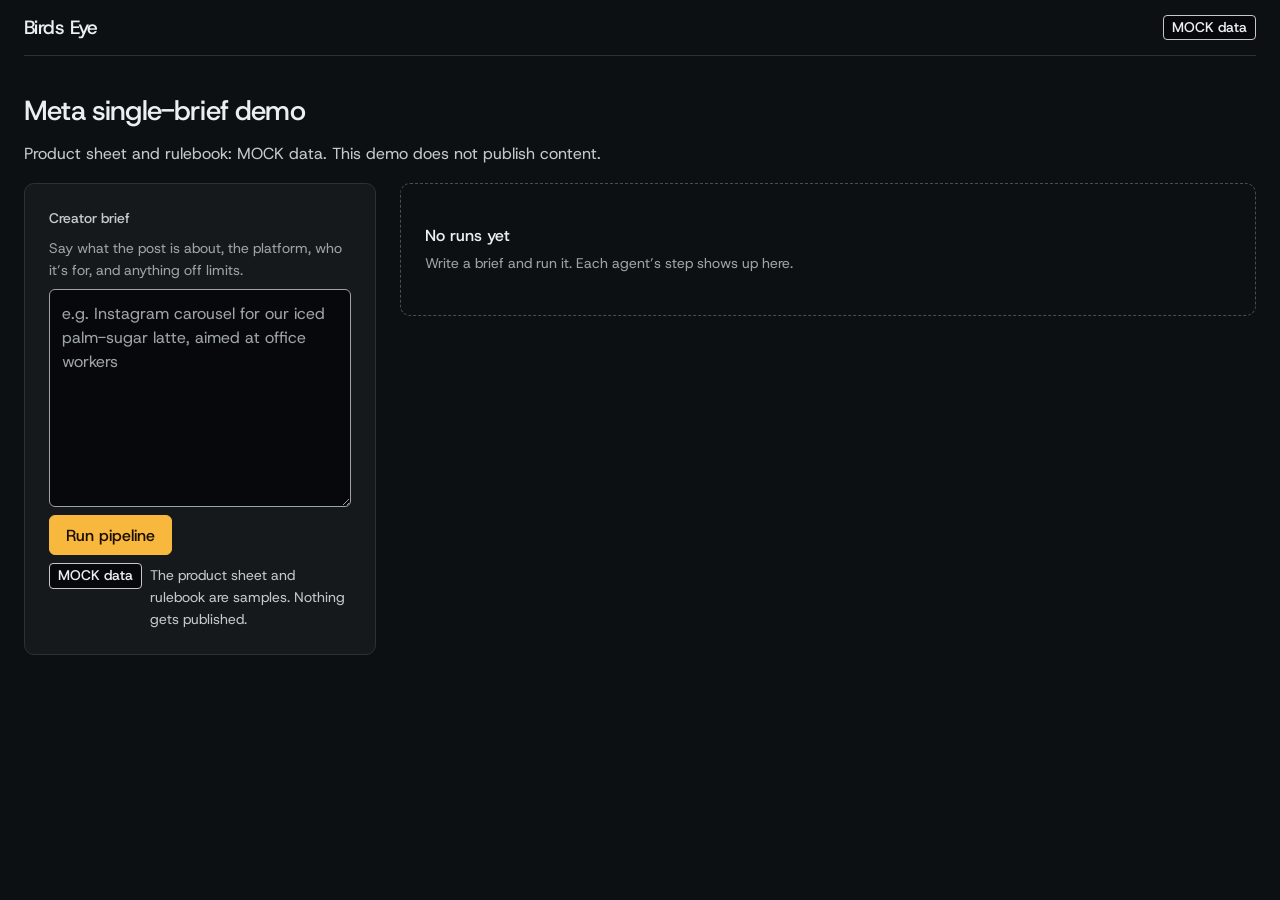
==== birds_eye/index.html @ 60b8bc69 "Apply tom's design system to the demo UI (closes #29)" ====
<!doctype html>
<html lang="en">
<head>
  <meta charset="utf-8">
  <meta name="viewport" content="width=device-width, initial-scale=1">
  <title>Birds Eye: Meta demo</title>
  <link rel="preconnect" href="https://fonts.googleapis.com">
  <link rel="preconnect" href="https://fonts.gstatic.com" crossorigin>
  <link href="https://fonts.googleapis.com/css2?family=Host+Grotesk:wght@400;500&family=Atkinson+Hyperlegible+Mono:wght@400;500&display=swap" rel="stylesheet">
  <link rel="stylesheet" href="/design/tokens.css">
  <link rel="stylesheet" href="/design/components.css">
</head>
<body>
<header class="container topbar"><span class="wordmark">Birds Eye</span><span class="chip chip--mock">MOCK data</span></header>
<main class="container sheet">
  <section>
    <h1>Meta single-brief demo</h1>
    <p class="intro">Product sheet and rulebook: MOCK data. This demo does not publish content.</p>
    <div class="run">
      <form id="form" class="panel field">
        <label for="brief">Creator brief</label>
        <p class="help" id="brief-help">Say what the post is about, the platform, who it’s for, and anything off limits.</p>
        <textarea id="brief" class="textarea" required maxlength="4000" rows="8" cols="70" aria-describedby="brief-help" placeholder="e.g. Instagram carousel for our iced palm-sugar latte, aimed at office workers"></textarea>
        <div class="row"><button class="btn btn--primary">Run pipeline</button></div>
        <p class="notice"><span class="chip chip--mock">MOCK data</span><span>The product sheet and rulebook are samples. Nothing gets published.</span></p>
      </form>
      <div id="result" class="field" aria-live="polite"><div class="empty"><span class="empty__title">No runs yet</span><p>Write a brief and run it. Each agent’s step shows up here.</p></div></div>
    </div>
  </section>
</main>
<script>
const form = document.querySelector('#form'), result = document.querySelector('#result');
const element = (tag, classes, text) => {
  const node = document.createElement(tag);
  node.className = classes;
  if (text != null) node.textContent = text;
  return node;
};
form.addEventListener('submit', async e => {
  e.preventDefault();
  result.replaceChildren(element('div', 'chip chip--running', 'Running'));
  try {
    const response = await fetch('/meta/runs', {method:'POST', headers:{'Content-Type':'application/json'}, body:JSON.stringify({brief:document.querySelector('#brief').value})});
    const data = await response.json();
    result.replaceChildren();
    if (!response.ok) {
      const alert = element('div', 'alert');
      alert.setAttribute('role', 'alert');
      const heading = element('div', 'alert__title');
      heading.append(element('span', '', 'Unable to complete the run'), element('code', 'measured alert__code', data.code || ''));
      alert.append(heading, element('p', '', data.message || (data.detail ? JSON.stringify(data.detail) : response.statusText)));
      result.append(alert);
    }
    const stages = [...(data.stages || [])];
    if (!response.ok && data.failed_stage) stages.push({stage: data.failed_stage, attempts: data.attempts || [], output: '', failed: true});
    for (const stage of stages) {
      const section = element('section', 'step panel');
      const head = element('div', 'step__head');
      const status = stage.failed ? ['failed', 'Failed'] : stage.truncated ? ['cutoff', 'Cut off'] : (stage.attempts || []).length > 1 ? ['backup', 'On backup'] : ['done', 'Done'];
      head.append(element('h2', 'step__name', stage.stage), element('span', 'chip chip--' + status[0], status[1]));
      section.append(head);
      const attempts = element('ol', 'attempts');
      for (const a of stage.attempts || []) {
        const failed = a.status !== 'success';
        const row = element('li', 'attempt' + (failed ? ' is-failed' : ''));
        const details = [a.error_code || (a.attempt != null ? 'attempt ' + a.attempt : '')];
        if (a.cost_usd != null) details.push('$' + a.cost_usd);
        if (a.latency_ms != null) details.push((a.latency_ms / 1000).toFixed(2) + 's');
        row.append(element('span', 'measured provider', a.provider), element('span', 'measured model-name', a.concrete_model || ''), element('span', 'measured' + (a.error_code ? ' code' : ''), details.filter(Boolean).join(' · ')), element('span', 'chip chip--' + (failed ? 'failed' : 'done'), a.status));
        attempts.append(row);
      }
      section.append(attempts);
      if (!stage.failed && (stage.attempts || []).length > 1) section.append(element('p', 'fallback-note', 'That provider failed, so a backup provider took over.'));
      if (stage.output) section.append(element('pre', 'output', stage.output + (stage.truncated ? '\n(output truncated at token limit)' : '')));
      result.append(section);
    }
  } catch (_) { result.replaceChildren(element('div', 'alert', 'Unable to complete the run.')); }
});
</script>
</body>
</html>
---- design/tokens.css ----
:root {
  color-scheme: dark;
  --space-3xs: 2px; --space-2xs: 4px; --space-xs: 8px; --space-sm: 12px; --space-md: 16px; --space-lg: 24px; --space-xl: 40px; --space-2xl: 64px; --space-3xl: 96px; --space-4xl: 144px;
  --text-xs: 0.75rem; --text-sm: 0.875rem; --text-md: 1rem; --text-lg: 1.2rem; --text-xl: 1.44rem; --text-2xl: 1.728rem; --text-3xl: 2.074rem;
  --text-display-s: 1.44rem; --text-display: 1.728rem; --text-section: 1.2rem; --text-title: 1rem; --text-lead: 1rem;
  --ease-out: cubic-bezier(0.16, 1, 0.3, 1); --ease-in: cubic-bezier(0.7, 0, 0.84, 0); --ease-in-out: cubic-bezier(0.65, 0, 0.35, 1);
  --dur-micro: 120ms; --dur-short: 220ms; --dur-long: 420ms;
  --color-error: oklch(72% 0.15 27); --color-success: oklch(76% 0.13 150);
  --container: 1440px; --gutter: 64px; --gap-columns: 32px; --section-gap-s: 120px; --section-gap: 144px; --section-gap-l: 176px;
  --z-base: 1; --z-raised: 10; --z-dropdown: 100; --z-sticky: 200; --z-sticky-nav: 300; --z-modal: 400; --z-toast: 500; --z-tooltip: 600;
  --color-paper: oklch(17% 0.008 250); --color-paper-2: oklch(21% 0.009 250); --color-paper-3: oklch(13.5% 0.007 250);
  --color-ink: oklch(95% 0.005 250); --color-ink-2: oklch(83% 0.008 250); --color-muted: oklch(71% 0.01 250);
  --color-rule: oklch(31% 0.01 250); --color-rule-2: oklch(42% 0.012 250);
  --color-accent: oklch(82% 0.15 80); --color-accent-ink: oklch(18% 0.04 75); --color-accent-soft: oklch(29% 0.05 80); --color-focus: oklch(82% 0.15 80);
  --color-cool: oklch(77% 0.12 245); --color-cool-soft: oklch(29% 0.05 245);
  --color-ok: oklch(76% 0.15 150); --color-ok-soft: oklch(24.5% 0.03 150); --color-bad: oklch(70% 0.17 25); --color-bad-soft: oklch(24.5% 0.035 25);
  --font-display: "Host Grotesk", ui-sans-serif, system-ui, sans-serif; --font-body: var(--font-display);
  --font-outlier: "Atkinson Hyperlegible Mono", ui-monospace, monospace;
  --radius-card: 10px; --radius-pill: 6px; --rule-hair: 1px;
  --shadow-card: none;
  --tracking-display: -0.03em; --display-weight: 500;
}
---- design/components.css ----
/* Hallmark · shape: app screen · genre: modern-minimal · theme: Console (deal 1/3, seed birds-eye-governance-console-10e5·33f7e04b·2026-10-31·r0)
 * nav: top bar, wordmark and run action · signature: the gated run trail, amber where a person decides, cool where a model ran · states: default, hover, focus, active, disabled, loading, error, success, empty · console: graphite
 * axes: dark/grotesk-sans/chromatic-amber · posture: restrained · contrast: pass · v2.0.0 */
/* Hallmark · pre-emit critique: P4 H4 E4 S4 R3 V4 · weakest: R, the sheet is a reference so sections repeat, each set holds one real Birds Eye object instead of a generic sample */
@import url("./tokens.css");
@import url("./base.css");

/* Birds Eye semantic tokens. Amber is a person, cool is a model or provider. */
:root {
  --be-gate: var(--color-accent);
  --be-gate-soft: var(--color-accent-soft);
  --be-gate-ink: var(--color-accent-ink);
  --be-model: var(--color-cool);
  --be-model-soft: var(--color-cool-soft);
  --be-ok: var(--color-ok);
  --be-ok-soft: var(--color-ok-soft);
  --be-bad: var(--color-bad);
  --be-bad-soft: var(--color-bad-soft);
  --be-control-h: 40px;
  --be-hit: 44px;
  --radius-chip: 4px;
  --be-gate-hover: oklch(87% 0.13 80);
  --be-gate-press: oklch(76% 0.15 78);
}

body { font-size: var(--text-md); }
.measured { font-family: var(--font-outlier); font-size: var(--text-sm); font-variant-numeric: tabular-nums slashed-zero; color: var(--color-ink-2); }
.muted { color: var(--color-muted); }
.small { font-size: var(--text-sm); }

/* Shell */
.topbar { display: flex; align-items: center; justify-content: space-between; gap: var(--space-md); min-height: 56px; padding-block: var(--space-sm); border-bottom: var(--rule-hair) solid var(--color-rule); }
.wordmark { display: flex; align-items: center; gap: var(--space-xs); font-weight: 500; font-size: var(--text-lg); letter-spacing: var(--tracking-display); }
.wordmark img { width: 28px; height: 28px; }

/* Surfaces */
.panel { color: var(--color-ink); background: var(--color-paper-2); border: var(--rule-hair) solid var(--color-rule); border-radius: var(--radius-card); padding: var(--space-lg); min-width: 0; }
.panels { color: var(--color-ink); display: grid; gap: var(--rule-hair); background: var(--color-rule); border: var(--rule-hair) solid var(--color-rule); border-radius: var(--radius-card); overflow: hidden; }
.panels > * { color: var(--color-ink); background: var(--color-paper-2); padding: var(--space-lg); min-width: 0; }
.well { background: var(--color-paper-3); border: var(--rule-hair) solid var(--color-rule); border-radius: var(--radius-pill); padding: var(--space-md); }

/* Buttons: one primary style, amber, only for a person's decision or the run action */
.btn { display: inline-flex; align-items: center; justify-content: center; gap: var(--space-xs); min-height: var(--be-control-h); padding: var(--space-xs) var(--space-md); border: var(--rule-hair) solid var(--color-rule-2); border-radius: var(--radius-pill); background: var(--color-paper-2); color: var(--color-ink); font-weight: 500; font-size: var(--text-md); line-height: 1.2; cursor: pointer; position: relative; transition: background-color var(--dur-short) var(--ease-out), border-color var(--dur-short) var(--ease-out), color var(--dur-short) var(--ease-out); }
.btn::after { content: ""; position: absolute; inset: -2px; min-height: var(--be-hit); }
.btn:hover, .btn.is-hover { background: var(--color-paper); border-color: var(--color-ink-2); }
.btn:focus-visible, .btn.is-focus { outline: 2px solid var(--color-focus); outline-offset: 2px; }
.btn:active, .btn.is-active { transform: translateY(1px); }
.btn:disabled, .btn.is-disabled { cursor: not-allowed; color: var(--color-muted); border-color: var(--color-rule); background: var(--color-paper-2); transform: none; }
.btn.is-loading { cursor: progress; color: var(--color-ink-2); }
.btn.is-error { border-color: var(--be-bad); color: var(--be-bad); }
.btn.is-success { border-color: var(--be-ok); color: var(--be-ok); }
.btn--primary { background: var(--be-gate); border-color: var(--be-gate); color: var(--be-gate-ink); }
.btn--primary:hover, .btn--primary.is-hover { background: var(--be-gate-hover); border-color: var(--be-gate-hover); }
.btn--primary:active, .btn--primary.is-active { background: var(--be-gate-press); border-color: var(--be-gate-press); }
.btn--primary:disabled, .btn--primary.is-disabled { background: var(--be-gate-soft); border-color: var(--be-gate-soft); color: var(--color-muted); }
.btn--primary.is-loading { background: var(--be-gate-soft); border-color: var(--be-gate); color: var(--color-ink); }
.btn--primary.is-error { background: var(--be-bad-soft); border-color: var(--be-bad); color: var(--be-bad); }
.btn--primary.is-success { background: var(--be-ok-soft); border-color: var(--be-ok); color: var(--be-ok); }
.spinner { width: 14px; height: 14px; border: 2px solid currentColor; border-right-color: transparent; border-radius: 50%; animation: be-spin 800ms linear infinite; }
@keyframes be-spin { to { transform: rotate(1turn); } }

/* Chips carry state only */
.chip { display: inline-flex; align-items: center; gap: var(--space-2xs); padding: var(--space-3xs) var(--space-xs); border: var(--rule-hair) solid var(--color-rule-2); border-radius: var(--radius-chip); font-size: var(--text-sm); font-weight: 500; line-height: 1.4; color: var(--color-ink-2); background: var(--color-paper-3); white-space: nowrap; }
.chip--waiting { color: var(--color-muted); }
.chip--running, .chip--model { color: var(--be-model); background: var(--be-model-soft); border-color: color-mix(in oklab, var(--be-model) 45%, transparent); }
.chip--backup { color: var(--be-model); background: var(--color-paper-3); border-style: dashed; border-color: var(--be-model); }
.chip--done { color: var(--be-ok); background: var(--be-ok-soft); border-color: color-mix(in oklab, var(--be-ok) 45%, transparent); }
.chip--failed { color: var(--be-bad); background: var(--be-bad-soft); border-color: color-mix(in oklab, var(--be-bad) 45%, transparent); }
.chip--cutoff { color: var(--be-gate); background: var(--color-paper-3); border-color: var(--be-gate); }
.chip--gate { color: var(--be-gate); background: var(--be-gate-soft); border-color: color-mix(in oklab, var(--be-gate) 50%, transparent); }
.chip--mock { color: var(--color-ink); background: var(--color-paper-3); border-color: var(--color-ink-2); }

/* Lifecycle rail: seven stages, the two human gates marked in amber */
.lifecycle { display: flex; flex-wrap: wrap; gap: var(--space-xs); list-style: none; margin: 0; padding: 0; }
.lifecycle li { display: inline-flex; }
.chip--stage { color: var(--color-ink-2); }
.chip--stage.is-current { color: var(--color-ink); border-color: var(--color-ink-2); background: var(--color-paper); }
.chip--stage.is-gate { border-color: var(--be-gate); }

/* Brief input */
.field { display: grid; gap: var(--space-xs); }
.field label { font-weight: 500; font-size: var(--text-sm); color: var(--color-ink-2); }
.field .help { font-size: var(--text-sm); color: var(--color-muted); }
.textarea { width: 100%; min-height: 128px; resize: vertical; padding: var(--space-sm); background: var(--color-paper-3); color: var(--color-ink); border: var(--rule-hair) solid var(--color-muted); border-radius: var(--radius-pill); font-size: var(--text-md); line-height: 1.5; transition: border-color var(--dur-short) var(--ease-out); }
.textarea::placeholder { color: var(--color-muted); }
.textarea:hover, .textarea.is-hover { border-color: var(--color-ink-2); }
.textarea:focus-visible, .textarea.is-focus { outline: 2px solid var(--color-focus); outline-offset: 1px; border-color: var(--be-gate); }
.textarea[aria-invalid="true"] { border-color: var(--be-bad); }
.field .error-text { font-size: var(--text-sm); color: var(--be-bad); }
.notice { display: flex; gap: var(--space-xs); align-items: baseline; font-size: var(--text-sm); color: var(--color-ink-2); }

/* Step card: one agent step, its state and every provider attempt */
.step { display: grid; gap: var(--space-sm); }
.step__head { display: flex; align-items: center; justify-content: space-between; gap: var(--space-sm); flex-wrap: wrap; }
.step__name { font-size: var(--text-lg); font-weight: 500; letter-spacing: var(--tracking-display); }
.attempts { list-style: none; margin: 0; padding: 0; display: grid; gap: var(--space-2xs); }
.attempt { display: grid; grid-template-columns: minmax(0, 9rem) minmax(0, 1fr) auto auto; grid-template-areas: "prov model note badge"; gap: var(--space-sm); align-items: center; padding: var(--space-2xs) var(--space-xs); border-radius: var(--radius-chip); }
.attempt.is-failed { background: var(--be-bad-soft); }
.attempt .provider { grid-area: prov; color: var(--be-model); }
.attempt .model-name { color: var(--be-model); grid-area: model; overflow-wrap: anywhere; }
.attempt > :nth-child(3) { grid-area: note; }
.attempt > .chip { grid-area: badge; justify-self: end; }
.attempt .code { color: var(--be-bad); }
.output { margin: 0; padding: var(--space-md); max-height: 16rem; overflow: auto; white-space: pre-wrap; overflow-wrap: anywhere; font-family: var(--font-outlier); font-size: var(--text-sm); line-height: 1.6; color: var(--color-ink-2); background: var(--color-paper-3); border: var(--rule-hair) solid var(--color-rule); border-radius: var(--radius-pill); }
.fallback-note { font-size: var(--text-sm); color: var(--be-model); }
.skeleton { display: grid; gap: var(--space-xs); }
.skeleton span { display: block; height: 12px; border-radius: var(--radius-chip); background: var(--color-rule); }
.skeleton span:nth-child(2) { width: 82%; } .skeleton span:nth-child(3) { width: 64%; }

/* Gate panel: the moment a person decides */
.gate { display: grid; gap: var(--space-md); border-color: var(--be-gate); }
.gate__actions { display: flex; flex-wrap: wrap; gap: var(--space-sm); }
.gate__confirm { color: var(--color-ink-2); }

/* Alerts: errors keep their code visible */
.alert { display: grid; gap: var(--space-2xs); padding: var(--space-md); border: var(--rule-hair) solid color-mix(in oklab, var(--be-bad) 55%, transparent); border-radius: var(--radius-pill); background: var(--be-bad-soft); }
.alert__title { display: flex; justify-content: space-between; gap: var(--space-sm); flex-wrap: wrap; font-weight: 500; color: var(--color-ink); }
.alert__code, code.measured { color: var(--be-bad); font-family: var(--font-outlier); font-size: var(--text-sm); }
.alert p { color: var(--color-ink-2); font-size: var(--text-sm); }

/* Audit trail: one spine, person in amber, model in cool, time in cool mono */
.trail { list-style: none; margin: 0; padding: 0 0 0 var(--space-md); border-left: var(--rule-hair) solid var(--color-rule-2); display: grid; }
.trail li { display: grid; grid-template-columns: minmax(0, 5.5rem) minmax(0, 1fr); gap: var(--space-sm); padding-block: var(--space-xs); align-items: baseline; }
.trail time { color: var(--be-model); }
.trail .who-person { color: var(--be-gate); font-weight: 500; }
.trail .who-agent { color: var(--color-ink); font-weight: 500; }
.trail .model { color: var(--be-model); }

/* Post card */
.post { display: grid; gap: var(--space-sm); }
.post__title { font-size: var(--text-lg); font-weight: 500; letter-spacing: var(--tracking-display); }
.post__meta { display: flex; flex-wrap: wrap; gap: var(--space-xs); align-items: center; }

/* Empty state */
.empty { display: grid; gap: var(--space-2xs); padding: var(--space-xl) var(--space-lg); border: var(--rule-hair) dashed var(--color-rule-2); border-radius: var(--radius-card); text-align: left; }
.empty__title { font-weight: 500; }
.empty p { color: var(--color-muted); font-size: var(--text-sm); }

/* Sheet layout */
.sheet { display: grid; gap: var(--space-2xl); padding-block: var(--space-xl) var(--space-3xl); }
.sheet section { display: grid; gap: var(--space-md); }
.sheet h2 { font-size: var(--text-xl); }
.sheet .intro { color: var(--color-ink-2); max-width: 60ch; }
.grid-2 { display: grid; grid-template-columns: repeat(2, minmax(0, 1fr)); gap: var(--space-lg); }
.grid-3 { display: grid; grid-template-columns: repeat(3, minmax(0, 1fr)); gap: var(--space-lg); }
.row { display: flex; flex-wrap: wrap; gap: var(--space-sm); align-items: center; }
.state-grid { display: grid; grid-template-columns: repeat(4, minmax(0, 1fr)); gap: var(--space-md); }
.state-grid figure { margin: 0; display: grid; gap: var(--space-xs); justify-items: start; }
.state-grid figcaption { font-size: var(--text-sm); color: var(--color-muted); }
.swatches { display: grid; grid-template-columns: repeat(auto-fill, minmax(9rem, 1fr)); gap: var(--space-sm); }
.swatch { display: grid; gap: var(--space-2xs); }
.swatch i { display: block; height: 48px; border-radius: var(--radius-pill); border: var(--rule-hair) solid var(--color-rule-2); }
.run { display: grid; grid-template-columns: minmax(0, 22rem) minmax(0, 1fr); gap: var(--space-lg); align-items: start; }

@media (max-width: 60rem) {
  .grid-3, .state-grid { grid-template-columns: repeat(2, minmax(0, 1fr)); }
  .run { grid-template-columns: minmax(0, 1fr); }
}
@media (max-width: 40rem) {
  .grid-2, .grid-3, .state-grid { grid-template-columns: minmax(0, 1fr); }
  .attempt { grid-template-columns: minmax(0, 1fr) auto; grid-template-areas: "prov badge" "model model" "note note"; row-gap: var(--space-3xs); padding: var(--space-xs); }
  .attempt > :nth-child(3) { justify-self: start; }
  .trail li { grid-template-columns: minmax(0, 1fr); gap: 0; }
  .panel, .panels > * { padding: var(--space-md); }
}
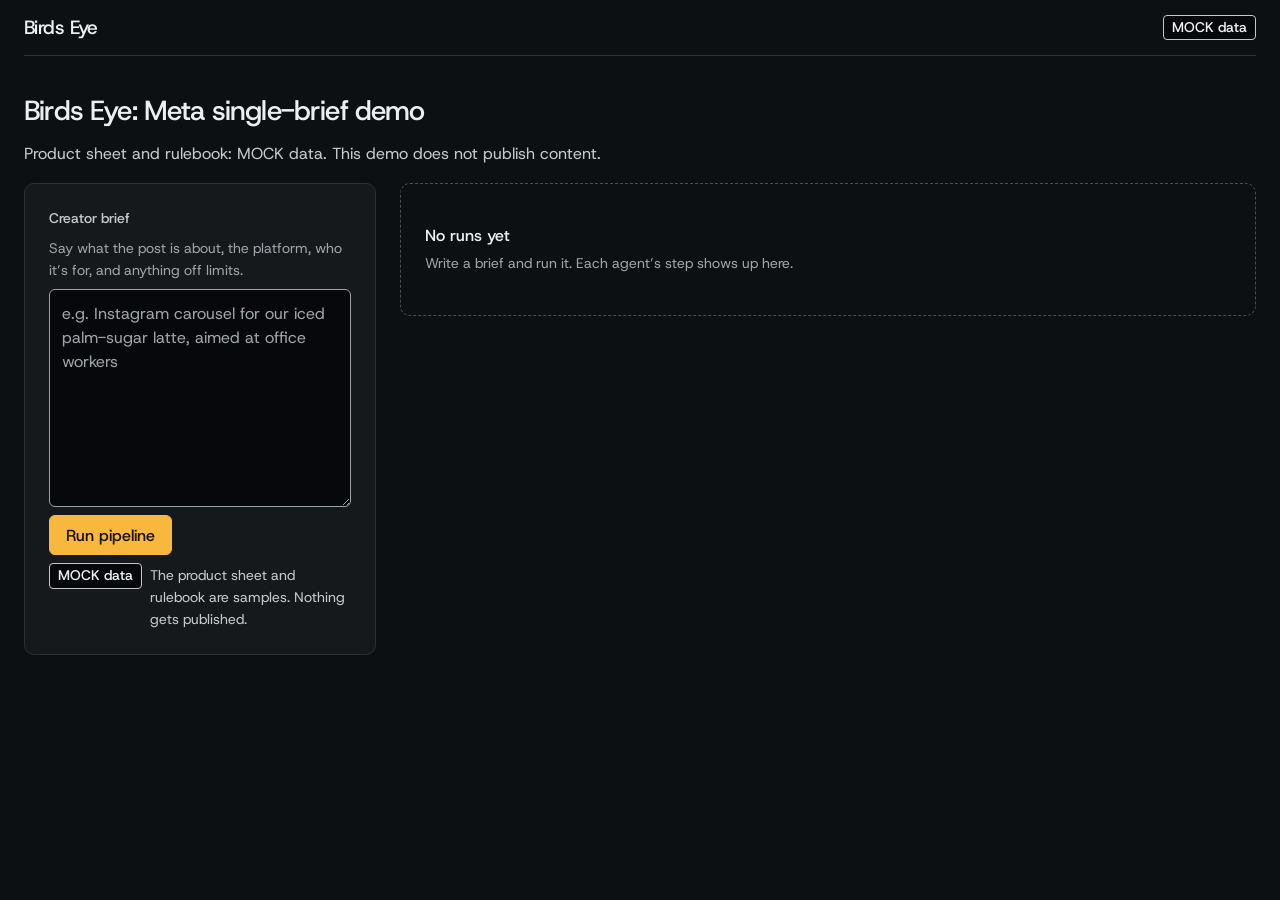
==== commit 68501677: "Merge remote-tracking branch 'origin/master' into meta-05a-design-ui # Conflicts: #	birds_eye/app.py" ====
--- a/birds_eye/index.html
+++ b/birds_eye/index.html
@@ -14,7 +14,7 @@
 <header class="container topbar"><span class="wordmark">Birds Eye</span><span class="chip chip--mock">MOCK data</span></header>
 <main class="container sheet">
   <section>
-    <h1>Meta single-brief demo</h1>
+    <h1>Birds Eye: Meta single-brief demo</h1>
     <p class="intro">Product sheet and rulebook: MOCK data. This demo does not publish content.</p>
     <div class="run">
       <form id="form" class="panel field">
@@ -35,6 +35,35 @@
   node.className = classes;
   if (text != null) node.textContent = text;
   return node;
+};
+const renderOutput = stage => {
+  let value;
+  try { value = JSON.parse(stage.output); }
+  catch (_) { return element('pre', 'output', stage.output + (stage.truncated ? '\n(output truncated at token limit)' : '')); }
+  const output = element('div', 'output');
+  const render = (parent, item) => {
+    if (item !== null && typeof item === 'object') {
+      const list = element(Array.isArray(item) ? 'ul' : 'dl', '');
+      for (const [key, child] of Object.entries(item)) {
+        if (Array.isArray(item)) {
+          const entry = element('li', '');
+          render(entry, child);
+          list.append(entry);
+        } else {
+          list.append(element('dt', '', key.replace(/_/g, ' ')));
+          const entry = element('dd', '');
+          render(entry, child);
+          list.append(entry);
+        }
+      }
+      parent.append(list);
+    } else {
+      parent.append(document.createTextNode(item == null ? '—' : String(item)));
+    }
+  };
+  render(output, value);
+  if (stage.truncated) output.append(element('p', '', 'Output truncated at token limit'));
+  return output;
 };
 form.addEventListener('submit', async e => {
   e.preventDefault();
@@ -71,7 +100,7 @@
       }
       section.append(attempts);
       if (!stage.failed && (stage.attempts || []).length > 1) section.append(element('p', 'fallback-note', 'That provider failed, so a backup provider took over.'));
-      if (stage.output) section.append(element('pre', 'output', stage.output + (stage.truncated ? '\n(output truncated at token limit)' : '')));
+      if (stage.output) section.append(renderOutput(stage));
       result.append(section);
     }
   } catch (_) { result.replaceChildren(element('div', 'alert', 'Unable to complete the run.')); }
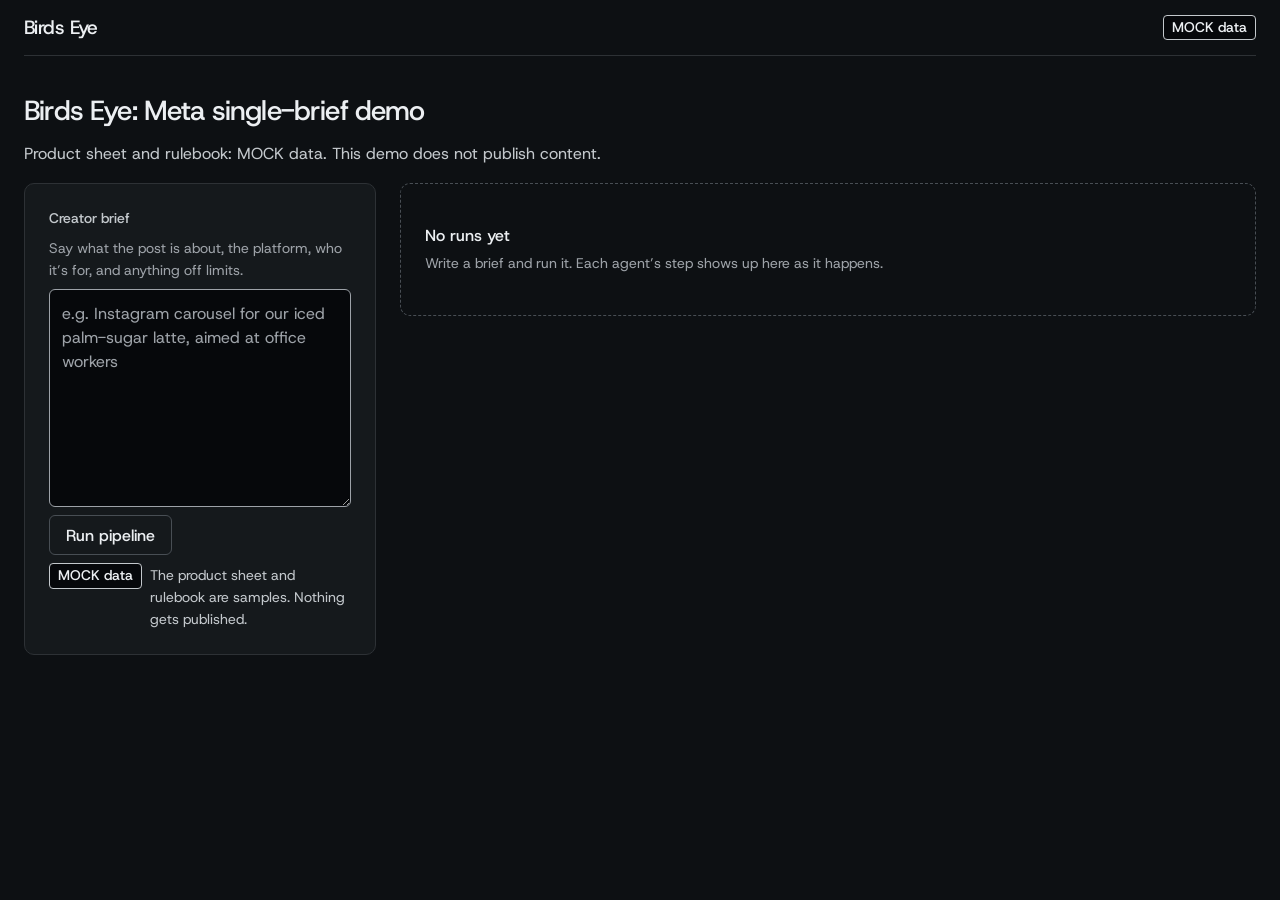
==== commit fa28306e: "gates: finish" ====
--- a/birds_eye/index.html
+++ b/birds_eye/index.html
@@ -4,10 +4,12 @@
   <meta charset="utf-8">
   <meta name="viewport" content="width=device-width, initial-scale=1">
   <title>Birds Eye: Meta demo</title>
+  <meta name="description" content="Birds Eye Meta demo: one creator brief runs through Planner, Writer and Reviewer agents, then waits for a person at two approval gates.">
   <link rel="preconnect" href="https://fonts.googleapis.com">
   <link rel="preconnect" href="https://fonts.gstatic.com" crossorigin>
   <link href="https://fonts.googleapis.com/css2?family=Host+Grotesk:wght@400;500&family=Atkinson+Hyperlegible+Mono:wght@400;500&display=swap" rel="stylesheet">
   <link rel="stylesheet" href="/design/tokens.css">
+  <link rel="stylesheet" href="/design/base.css">
   <link rel="stylesheet" href="/design/components.css">
 </head>
 <body>
@@ -20,90 +22,224 @@
       <form id="form" class="panel field">
         <label for="brief">Creator brief</label>
         <p class="help" id="brief-help">Say what the post is about, the platform, who it’s for, and anything off limits.</p>
-        <textarea id="brief" class="textarea" required maxlength="4000" rows="8" cols="70" aria-describedby="brief-help" placeholder="e.g. Instagram carousel for our iced palm-sugar latte, aimed at office workers"></textarea>
-        <div class="row"><button class="btn btn--primary">Run pipeline</button></div>
+        <textarea id="brief" class="textarea" required maxlength="4000" rows="8" aria-describedby="brief-help" placeholder="e.g. Instagram carousel for our iced palm-sugar latte, aimed at office workers"></textarea>
+        <div class="row"><button id="run" class="btn">Run pipeline</button></div>
         <p class="notice"><span class="chip chip--mock">MOCK data</span><span>The product sheet and rulebook are samples. Nothing gets published.</span></p>
       </form>
-      <div id="result" class="field" aria-live="polite"><div class="empty"><span class="empty__title">No runs yet</span><p>Write a brief and run it. Each agent’s step shows up here.</p></div></div>
+      <div class="field">
+        <div id="result" class="field" aria-live="polite"><div class="empty"><span class="empty__title">No runs yet</span><p>Write a brief and run it. Each agent’s step shows up here as it happens.</p></div></div>
+
+        <!-- Shown only when the run response carries a post. Driven by the server, never faked in the browser. -->
+        <section id="post-area" class="field" hidden aria-labelledby="post-h">
+          <h2 id="post-h" class="step__name">Post</h2>
+          <ol id="lifecycle" class="lifecycle" aria-label="Post lifecycle"></ol>
+          <div id="gate-error"></div>
+
+          <div id="gate1" class="gate panel" aria-label="Gate 1" hidden>
+            <div class="row"><span class="chip chip--gate">Gate 1</span><span class="chip chip--stage is-current">Draft</span></div>
+            <div class="gate__actions" data-step="ask">
+              <button class="btn btn--primary" type="button" data-open="confirm">Approve draft</button>
+              <button class="btn" type="button" data-open="reject">Reject draft</button>
+            </div>
+            <div class="well gate__confirm" data-step="confirm" hidden>
+              <p>Approve this draft? It moves to Approved.</p>
+              <div class="gate__actions" style="margin-top: var(--space-sm)">
+                <button class="btn btn--primary" type="button" data-go="approved">Approve draft</button>
+                <button class="btn" type="button" data-open="ask">Cancel</button>
+              </div>
+            </div>
+            <div class="field" data-step="reject" hidden>
+              <label for="reject1">Why are you rejecting this draft?</label>
+              <textarea class="textarea" id="reject1" style="min-height: 80px"></textarea>
+              <div class="row"><button class="btn" type="button" data-reject="reject1">Reject draft</button><button class="btn" type="button" data-open="ask">Cancel</button></div>
+            </div>
+          </div>
+
+          <div id="gate2" class="gate panel" aria-label="Gate 2" hidden>
+            <div class="row"><span class="chip chip--gate">Gate 2</span><span class="chip chip--stage is-current">Review passed</span></div>
+            <div class="gate__actions" data-step="ask">
+              <button class="btn btn--primary" type="button" data-open="confirm">Schedule post</button>
+              <button class="btn" type="button" data-open="reject">Reject post</button>
+            </div>
+            <div class="well gate__confirm" data-step="confirm" hidden>
+              <p>Schedule this post? It moves to Scheduled. Nothing is published in this demo.</p>
+              <div class="gate__actions" style="margin-top: var(--space-sm)">
+                <button class="btn btn--primary" type="button" data-go="scheduled">Schedule post</button>
+                <button class="btn" type="button" data-open="ask">Cancel</button>
+              </div>
+            </div>
+            <div class="field" data-step="reject" hidden>
+              <label for="reject2">Why are you rejecting this post?</label>
+              <textarea class="textarea" id="reject2" style="min-height: 80px"></textarea>
+              <div class="row"><button class="btn" type="button" data-reject="reject2">Reject post</button><button class="btn" type="button" data-open="ask">Cancel</button></div>
+            </div>
+          </div>
+
+          <p id="skip-row" hidden><button id="skip" class="linkbtn" type="button">Try to skip straight to Scheduled</button></p>
+
+          <div class="panel field">
+            <h3 class="step__name">Audit log</h3>
+            <ol id="trail" class="trail"></ol>
+          </div>
+        </section>
+      </div>
     </div>
   </section>
 </main>
 <script>
-const form = document.querySelector('#form'), result = document.querySelector('#result');
-const element = (tag, classes, text) => {
-  const node = document.createElement(tag);
-  node.className = classes;
-  if (text != null) node.textContent = text;
-  return node;
+const $ = s => document.querySelector(s);
+const form = $('#form'), result = $('#result'), runBtn = $('#run');
+const el = (tag, cls, text) => { const n = document.createElement(tag); if (cls) n.className = cls; if (text != null) n.textContent = text; return n; };
+
+const STAGES = ['planner', 'writer', 'reviewer'];
+const NAMES = {planner: 'Planner', writer: 'Writer', reviewer: 'Reviewer'};
+const LIFECYCLE = [['idea','Idea'],['draft','Draft'],['approved','Approved',1],['in_review','In review'],['review_passed','Review passed'],['scheduled','Scheduled',1],['published','Published']];
+const ERRORS = {
+  HUMAN_ONLY: ['Only a person can decide this', 'Agents can’t approve or reject at this gate. Use the buttons to decide it yourself.'],
+  CLAIM_LOST: ['This agent’s claim ended', 'This agent’s claim is no longer active, so it stopped. The audit log shows what happened.'],
+  INVALID_TRANSITION: ['This post can’t move there', 'Posts move one stage at a time, in order. This change skips a stage or goes backward, so it was blocked.'],
+  truncated: ['Output cut off', 'The model hit its length limit before finishing, so this output is incomplete. Run the step again or shorten the brief.'],
+  PROVIDERS_EXHAUSTED: ['Every provider failed', 'Every provider in the chain failed on this step, so the run stopped here. Try again in a few minutes.'],
 };
-const renderOutput = stage => {
-  let value;
-  try { value = JSON.parse(stage.output); }
-  catch (_) { return element('pre', 'output', stage.output + (stage.truncated ? '\n(output truncated at token limit)' : '')); }
-  const output = element('div', 'output');
-  const render = (parent, item) => {
-    if (item !== null && typeof item === 'object') {
-      const list = element(Array.isArray(item) ? 'ul' : 'dl', '');
-      for (const [key, child] of Object.entries(item)) {
-        if (Array.isArray(item)) {
-          const entry = element('li', '');
-          render(entry, child);
-          list.append(entry);
-        } else {
-          list.append(element('dt', '', key.replace(/_/g, ' ')));
-          const entry = element('dd', '');
-          render(entry, child);
-          list.append(entry);
-        }
-      }
-      parent.append(list);
-    } else {
-      parent.append(document.createTextNode(item == null ? '—' : String(item)));
-    }
-  };
-  render(output, value);
-  if (stage.truncated) output.append(element('p', '', 'Output truncated at token limit'));
-  return output;
-};
+
+const money = v => v == null ? null : '$' + Number(v).toFixed(4);
+const secs = ms => ms == null ? null : (ms / 1000).toFixed(1) + 's';
+const clock = iso => { try { return new Date(iso).toLocaleTimeString('en-GB', {hour12: false}); } catch (_) { return iso; } };
+
+function alertBox(code, fallbackMsg) {
+  const [title, body] = ERRORS[code] || ['Unable to complete the run', fallbackMsg || 'Something went wrong. Try again.'];
+  const a = el('div', 'alert'); a.setAttribute('role', 'alert');
+  const h = el('div', 'alert__title'); h.append(el('span', '', title));
+  if (code) h.append(el('code', 'measured alert__code', code));
+  a.append(h, el('p', '', body)); return a;
+}
+
+function skeletonCards() {
+  result.replaceChildren(...STAGES.map((s, i) => {
+    const c = el('section', 'step panel'); c.setAttribute('aria-label', NAMES[s] + ' step, ' + (i ? 'waiting' : 'loading'));
+    const h = el('div', 'step__head'); h.append(el('h2', 'step__name', NAMES[s]), el('span', 'chip chip--' + (i ? 'waiting' : 'running'), i ? 'Waiting' : 'Running'));
+    c.append(h);
+    if (i) c.append(el('p', 'muted small', 'Starts when the ' + NAMES[STAGES[i - 1]] + ' step is done.'));
+    else { const sk = el('div', 'skeleton'); sk.setAttribute('aria-hidden', 'true'); sk.append(el('span'), el('span'), el('span')); c.append(sk); }
+    return c;
+  }));
+}
+
+function parsed(stage) {
+  if (stage.structured && typeof stage.structured === 'object') return stage.structured;
+  try { return JSON.parse(stage.output); } catch (_) { return null; }
+}
+
+function renderPlan(v) {
+  const dl = el('dl', 'plan');
+  const add = (k, node) => { dl.append(el('dt', '', k)); const dd = el('dd'); dd.append(node); dl.append(dd); };
+  add('Hook', document.createTextNode(v.hook));
+  add('Format', el('span', 'chip', v.format === 'carousel' ? 'Carousel' : 'Short video'));
+  const ul = el('ul'); (v.key_points || []).forEach(p => ul.append(el('li', '', p))); add('Key points', ul);
+  add('Call to action', document.createTextNode(v.cta));
+  return dl;
+}
+function renderDraft(v) {
+  const card = el('article', 'post well');
+  const meta = el('div', 'post__meta'); meta.append(el('span', 'chip', v.format === 'carousel' ? 'Carousel' : 'Short video'), el('span', 'measured', (v.beats || []).length + (v.format === 'carousel' ? ' slides' : ' beats')));
+  const ol = el('ol', 'slides');
+  (v.beats || []).forEach(b => { const li = el('li'); li.append(el('span', 'slide__label', b.label), el('span', '', b.text)); ol.append(li); });
+  card.append(meta, ol);
+  if (v.caption) card.append(el('p', 'post__caption small', v.caption));
+  return card;
+}
+function renderVerdict(v) {
+  const wrap = el('div', 'field');
+  const row = el('div', 'verdict');
+  row.append(el('span', 'chip chip--' + (v.decision === 'approve' ? 'done' : 'cutoff'), v.decision === 'approve' ? 'Approved by Reviewer' : 'Sent back for changes'));
+  wrap.append(row);
+  if (!v.findings || !v.findings.length) wrap.append(el('p', 'muted small', 'No findings'));
+  else { const ul = el('ul'); v.findings.forEach(f => { const li = el('li'); if (f.rule_id) li.append(el('code', 'measured', f.rule_id), document.createTextNode(' ')); li.append(document.createTextNode(f.message)); ul.append(li); }); wrap.append(ul); }
+  return wrap;
+}
+
+function renderStage(stage) {
+  const section = el('section', 'step panel');
+  const attempts = stage.attempts || [];
+  const status = stage.failed ? ['failed', 'Failed'] : stage.truncated ? ['cutoff', 'Cut off'] : attempts.length > 1 ? ['backup', 'On backup'] : ['done', 'Done'];
+  const head = el('div', 'step__head'); head.append(el('h2', 'step__name', NAMES[String(stage.stage).toLowerCase()] || stage.stage), el('span', 'chip chip--' + status[0], status[1]));
+  section.append(head);
+  const list = el('ol', 'attempts');
+  for (const a of attempts) {
+    const failed = a.status !== 'success';
+    const row = el('li', 'attempt' + (failed ? ' is-failed' : ''));
+    const details = [a.error_code || (a.attempt != null ? 'attempt ' + a.attempt : null), money(a.cost_usd), secs(a.latency_ms)].filter(Boolean).join(' · ');
+    row.append(el('span', 'measured provider', a.provider), el('span', 'measured model-name', a.concrete_model || ''), el('span', 'measured' + (a.error_code ? ' code' : ''), details), el('span', 'chip chip--' + (failed ? 'failed' : 'done'), failed ? 'failed' : 'success'));
+    list.append(row);
+  }
+  section.append(list);
+  if (!stage.failed && attempts.length > 1) section.append(el('p', 'fallback-note', 'That provider failed, so a backup provider took over.'));
+  const v = parsed(stage), kind = String(stage.stage).toLowerCase();
+  if (v && kind === 'planner') section.append(renderPlan(v));
+  else if (v && kind === 'writer') section.append(renderDraft(v));
+  else if (v && kind === 'reviewer') section.append(renderVerdict(v));
+  else if (stage.output) section.append(el('pre', 'output', stage.output));
+  if (stage.truncated) section.append(alertBox('truncated'));
+  return section;
+}
+
+/* ---- Post, gates and audit log. All state comes from the server. ---- */
+let post = null;
+function renderLifecycle(status) {
+  $('#lifecycle').replaceChildren(...LIFECYCLE.map(([k, label, gate]) => {
+    const li = el('li'); const c = el('span', 'chip chip--stage' + (gate ? ' is-gate' : '') + (k === status ? ' is-current' : ''), label);
+    if (k === status) c.setAttribute('aria-current', 'step'); li.append(c); return li;
+  }));
+}
+function renderTrail(audit) {
+  $('#trail').replaceChildren(...(audit || []).map(e => {
+    const li = el('li');
+    const time = el('time', 'measured', new Date(e.at).toLocaleString()); time.dateTime = e.at;
+    const description = el('span');
+    description.append(el('span', e.actor === 'human' ? 'who-person' : 'who-agent', e.actor), document.createTextNode(' · ' + e.from + ' → ' + e.to + (e.event === 'rejected' ? ' · Rejected: ' + e.reason : '')));
+    li.append(time, description); return li;
+  }));
+}
+function showStep(gate, step) { gate.querySelectorAll('[data-step]').forEach(n => n.hidden = n.dataset.step !== step); }
+function renderPost(p) {
+  post = p; $('#post-area').hidden = false; $('#gate-error').replaceChildren();
+  renderLifecycle(p.status); renderTrail(p.audit);
+  const g1 = $('#gate1'), g2 = $('#gate2');
+  g1.hidden = p.status !== 'draft'; g2.hidden = p.status !== 'review_passed';
+  showStep(g1, 'ask'); showStep(g2, 'ask');
+  $('#skip-row').hidden = p.status === 'scheduled' || p.status === 'published';
+}
+async function postAction(path, body) {
+  try {
+    const r = await fetch('/meta/posts/' + encodeURIComponent(post.id) + path, {method: 'POST', headers: {'Content-Type': 'application/json'}, body: JSON.stringify(body)});
+    const d = await r.json().catch(() => ({}));
+    if (d.post) renderPost(d.post);
+    if (!r.ok) $('#gate-error').replaceChildren(alertBox(d.code, d.message));
+  } catch (_) { $('#gate-error').replaceChildren(alertBox(null, 'Unable to complete the action.')); }
+}
+document.querySelectorAll('.gate').forEach(gate => gate.addEventListener('click', e => {
+  const b = e.target.closest('button'); if (!b) return;
+  if (b.dataset.open) { showStep(gate, b.dataset.open); const f = gate.querySelector('[data-step="' + b.dataset.open + '"] textarea, [data-step="' + b.dataset.open + '"] .btn--primary'); if (f) f.focus(); }
+  if (b.dataset.go) { b.disabled = true; postAction('/transition', {target: b.dataset.go, actor: 'human'}).finally(() => b.disabled = false); }
+  if (b.dataset.reject) { const t = $('#' + b.dataset.reject); if (!t.value.trim()) { t.setAttribute('aria-invalid', 'true'); t.focus(); return; } t.removeAttribute('aria-invalid'); postAction('/reject', {reason: t.value.trim(), actor: 'human'}); }
+}));
+$('#skip').addEventListener('click', () => postAction('/transition', {target: 'scheduled', actor: 'human'}));
+
 form.addEventListener('submit', async e => {
   e.preventDefault();
-  result.replaceChildren(element('div', 'chip chip--running', 'Running'));
+  runBtn.disabled = true; runBtn.classList.add('is-loading');
+  $('#post-area').hidden = true; skeletonCards();
   try {
-    const response = await fetch('/meta/runs', {method:'POST', headers:{'Content-Type':'application/json'}, body:JSON.stringify({brief:document.querySelector('#brief').value})});
-    const data = await response.json();
+    const r = await fetch('/meta/runs', {method: 'POST', headers: {'Content-Type': 'application/json'}, body: JSON.stringify({brief: $('#brief').value})});
+    const d = await r.json();
     result.replaceChildren();
-    if (!response.ok) {
-      const alert = element('div', 'alert');
-      alert.setAttribute('role', 'alert');
-      const heading = element('div', 'alert__title');
-      heading.append(element('span', '', 'Unable to complete the run'), element('code', 'measured alert__code', data.code || ''));
-      alert.append(heading, element('p', '', data.message || (data.detail ? JSON.stringify(data.detail) : response.statusText)));
-      result.append(alert);
-    }
-    const stages = [...(data.stages || [])];
-    if (!response.ok && data.failed_stage) stages.push({stage: data.failed_stage, attempts: data.attempts || [], output: '', failed: true});
-    for (const stage of stages) {
-      const section = element('section', 'step panel');
-      const head = element('div', 'step__head');
-      const status = stage.failed ? ['failed', 'Failed'] : stage.truncated ? ['cutoff', 'Cut off'] : (stage.attempts || []).length > 1 ? ['backup', 'On backup'] : ['done', 'Done'];
-      head.append(element('h2', 'step__name', stage.stage), element('span', 'chip chip--' + status[0], status[1]));
-      section.append(head);
-      const attempts = element('ol', 'attempts');
-      for (const a of stage.attempts || []) {
-        const failed = a.status !== 'success';
-        const row = element('li', 'attempt' + (failed ? ' is-failed' : ''));
-        const details = [a.error_code || (a.attempt != null ? 'attempt ' + a.attempt : '')];
-        if (a.cost_usd != null) details.push('$' + a.cost_usd);
-        if (a.latency_ms != null) details.push((a.latency_ms / 1000).toFixed(2) + 's');
-        row.append(element('span', 'measured provider', a.provider), element('span', 'measured model-name', a.concrete_model || ''), element('span', 'measured' + (a.error_code ? ' code' : ''), details.filter(Boolean).join(' · ')), element('span', 'chip chip--' + (failed ? 'failed' : 'done'), a.status));
-        attempts.append(row);
-      }
-      section.append(attempts);
-      if (!stage.failed && (stage.attempts || []).length > 1) section.append(element('p', 'fallback-note', 'That provider failed, so a backup provider took over.'));
-      if (stage.output) section.append(renderOutput(stage));
-      result.append(section);
-    }
-  } catch (_) { result.replaceChildren(element('div', 'alert', 'Unable to complete the run.')); }
+    if (!r.ok) result.append(alertBox(d.code, d.message));
+    const stages = [...(d.stages || [])];
+    if (!r.ok && d.failed_stage) stages.push({stage: d.failed_stage, attempts: d.attempts || [], output: '', failed: true});
+    stages.forEach(s => result.append(renderStage(s)));
+    if (d.post) renderPost(d.post);
+  } catch (_) { result.replaceChildren(alertBox(null, 'Unable to complete the run.')); }
+  finally { runBtn.disabled = false; runBtn.classList.remove('is-loading'); }
 });
 </script>
 </body>
--- a/design/base.css
+++ b/design/base.css
@@ -0,0 +1,9 @@
+*, *::before, *::after { box-sizing: border-box; }
+body { margin: 0; background: var(--color-paper); color: var(--color-ink); font-family: var(--font-body); line-height: 1.55; }
+h1, h2, p { margin: 0; }
+h1, h2 { font-weight: 500; letter-spacing: var(--tracking-display); line-height: 1.1; }
+h1 { font-size: var(--text-2xl); }
+button, textarea { font: inherit; }
+.container { width: min(100% - 2 * var(--space-lg), var(--container)); margin-inline: auto; }
+@media (max-width: 40rem) { .container { width: calc(100% - 2 * var(--space-md)); } }
+@media (prefers-reduced-motion: reduce) { *, *::before, *::after { animation-duration: 0.01ms !important; transition-duration: 0.01ms !important; } }
--- a/design/components.css
+++ b/design/components.css
@@ -163,3 +163,25 @@
   .trail li { grid-template-columns: minmax(0, 1fr); gap: 0; }
   .panel, .panels > * { padding: var(--space-md); }
 }
+
+/* Handoff additions for the live demo page. Tokens only, no new colours. */
+.slides { list-style: none; margin: 0; padding: 0; display: grid; gap: var(--space-xs); counter-reset: slide; }
+.slides li { display: grid; grid-template-columns: minmax(0, 8rem) minmax(0, 1fr); gap: var(--space-sm); padding-block: var(--space-xs); border-top: var(--rule-hair) solid var(--color-rule); }
+.slides li:first-child { border-top: 0; }
+.slides .slide__label { color: var(--color-muted); font-size: var(--text-sm); }
+.plan { display: grid; gap: var(--space-sm); margin: 0; }
+.plan dt { color: var(--color-muted); font-size: var(--text-sm); }
+.plan dd { margin: 0; }
+.plan ul { margin: 0; padding-left: 1.1rem; }
+.verdict { display: flex; flex-wrap: wrap; gap: var(--space-xs); align-items: center; }
+.post__caption { color: var(--color-ink-2); }
+.linkbtn { background: none; border: 0; padding: 0; min-height: var(--be-hit); color: var(--color-ink-2); font: inherit; font-size: var(--text-sm); text-decoration: underline; text-underline-offset: 3px; white-space: nowrap; cursor: pointer; }
+.linkbtn:hover { color: var(--color-ink); }
+.linkbtn:active { color: var(--be-model); }
+.linkbtn:disabled { color: var(--color-muted); cursor: not-allowed; }
+.linkbtn:focus-visible { outline: 2px solid var(--be-model); outline-offset: 2px; }
+[hidden] { display: none !important; }
+@media (max-width: 40rem) { .slides li { grid-template-columns: minmax(0, 1fr); gap: 0; } }
+html, body { overflow-x: clip; }
+h1, h2, h3 { text-wrap: balance; }
+@media (prefers-reduced-motion: reduce) { *, *::before, *::after { animation-duration: 0.01ms !important; transition-duration: 0.01ms !important; } }
